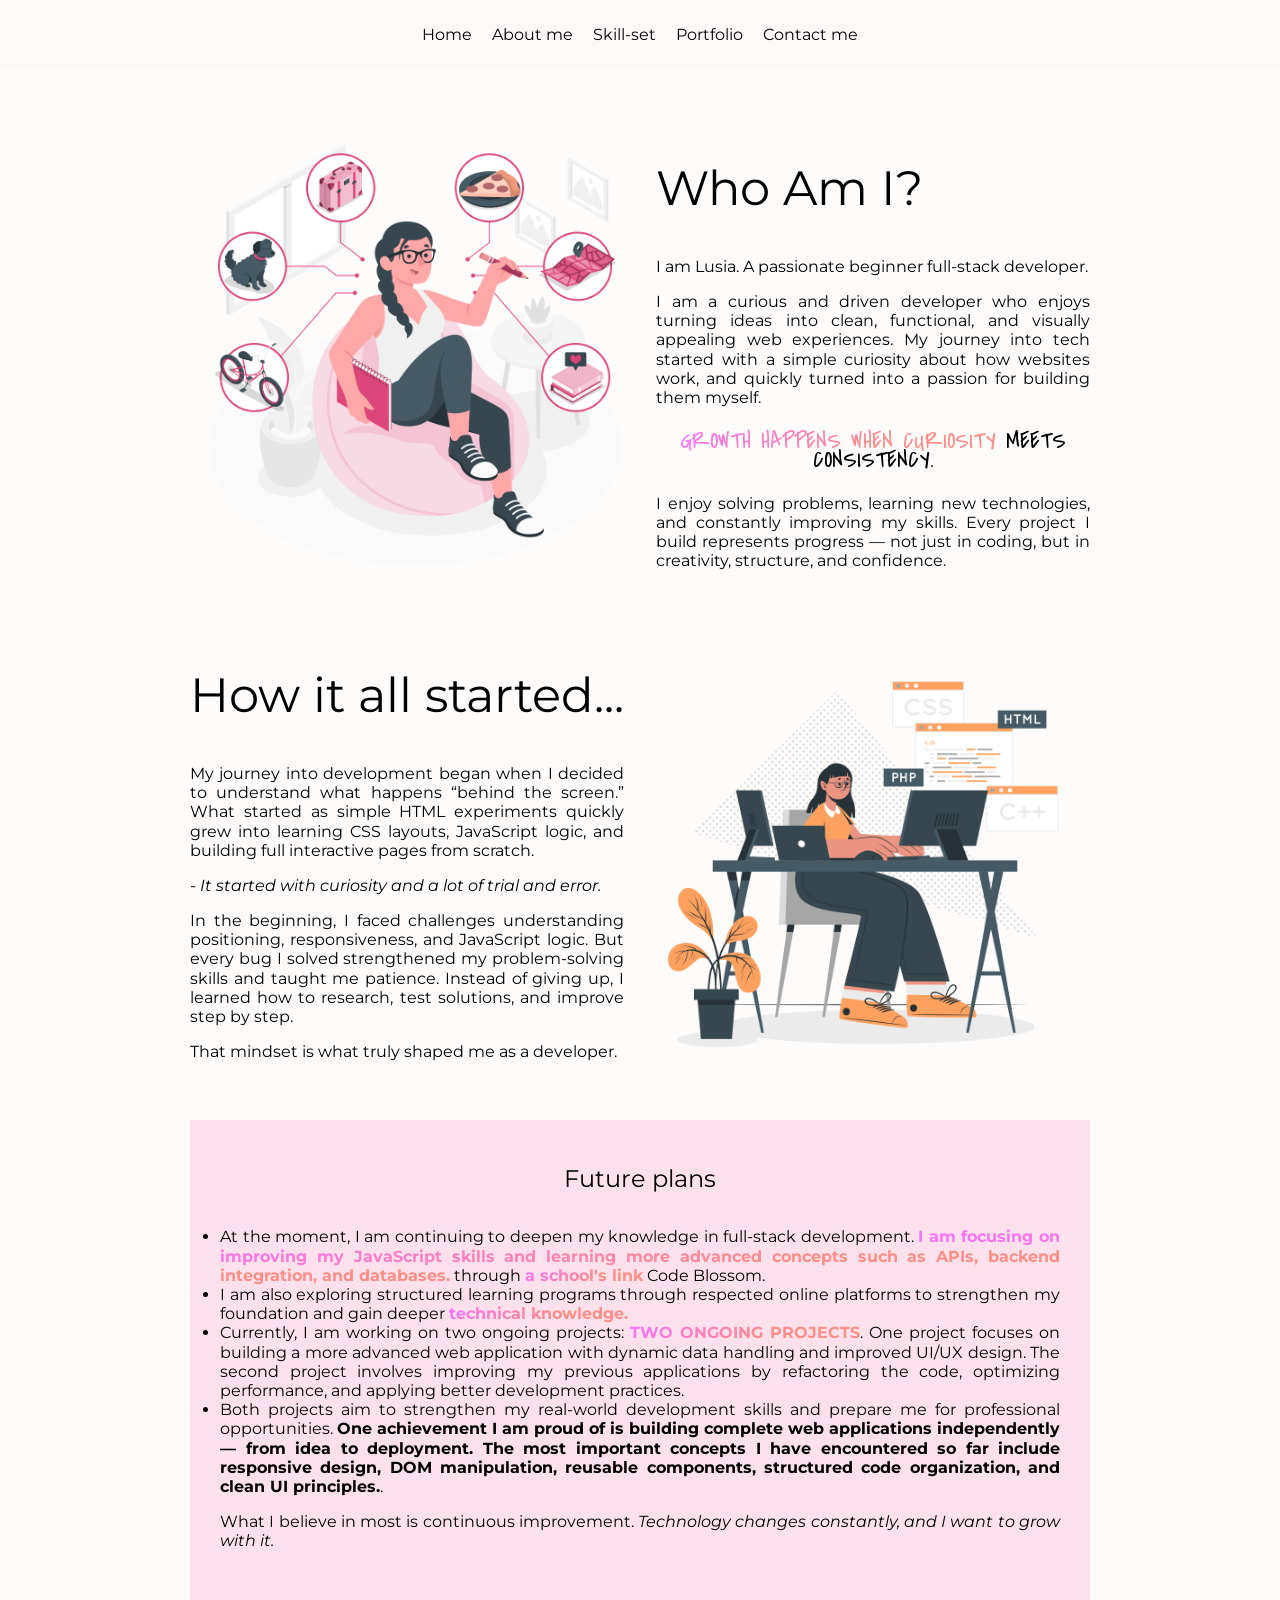
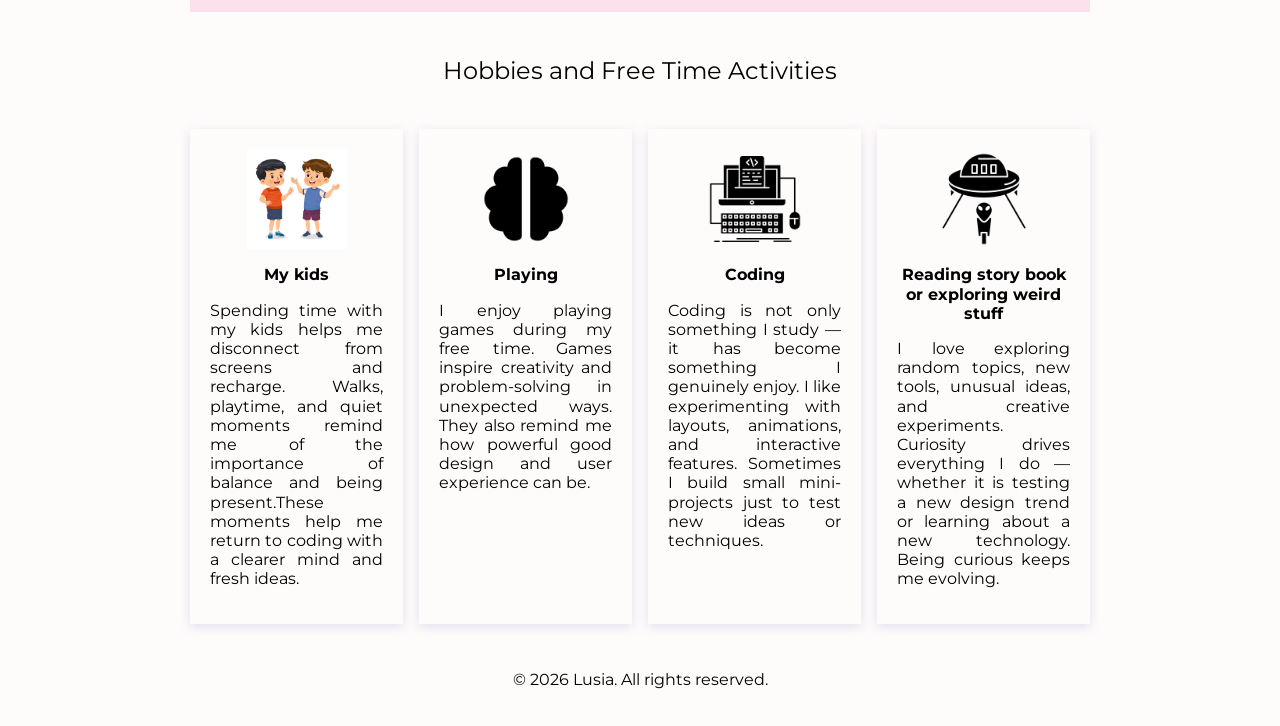
==== about-me.html @ d3880426 "Changing the structure Change the structure to be cleaner and more professional — look GitHub ready”" ====
<!DOCTYPE html>
<html lang="en">

<head>
    <meta charset="UTF-8">
    <meta name="viewport" content="width=device-width, initial-scale=1.0">
    <meta name="description" content="about me">
    <meta name="keywords" content="about me">
    <meta name="author" content="about me">
    <title>Lusia portfolio website</title>
    <link rel="stylesheet" type="text/css" href="css/style.css">
    <link rel="stylesheet" type="text/css" href="css/style-about-me.css">
    <!-- font for the quote -->
    <link rel="preconnect" href="https://fonts.googleapis.com">
    <link rel="preconnect" href="https://fonts.gstatic.com" crossorigin>
    <link href="https://fonts.googleapis.com/css2?family=Covered+By+Your+Grace&display=swap" rel="stylesheet">
    <!-- font for the body -->
    <link rel="preconnect" href="https://fonts.googleapis.com">
    <link rel="preconnect" href="https://fonts.gstatic.com" crossorigin>
    <link href="https://fonts.googleapis.com/css2?family=Montserrat:wght@200&display=swap" rel="stylesheet">
    <link rel="preconnect" href="https://fonts.gstatic.com" crossorigin>
    <link href="https://fonts.googleapis.com/css2?family=Montserrat:wght@400&display=swap" rel="stylesheet">
    <!-- font for headings -->
    <link rel="preconnect" href="https://fonts.googleapis.com">
    <link rel="preconnect" href="https://fonts.gstatic.com" crossorigin>
    <link href="https://fonts.googleapis.com/css2?family=Oswald:wght@200&display=swap" rel="stylesheet">
    <link rel="preconnect" href="https://fonts.gstatic.com" crossorigin>
    <link href="https://fonts.googleapis.com/css2?family=Oswald:wght@400&display=swap" rel="stylesheet">
</head>

<body>
    <!-- navigation bar -->
    <nav class="sticky">
        <label for="drop" class="toggle" id="main-toggle">
            <span class="nav-icon"></span>
        </label>
        <input type="checkbox" id="drop">
        <ul class="main-nav">
            <li><a href="index.html">Home</a></li>
            <li><a href="about-me.html">About me</a></li>
            <li><a href="skill-set.html">Skill-set</a></li>
            <li><a href="portfolio.html">Portfolio</a></li>
            <li><a href="index.html#contact-me">Contact me</a></li>
        </ul>
    </nav>

    <!-- about me -->
    <!-- section1 - introduction -->
    <section class="grid-system-2 w-900 padding">
        <section class="center align-center">
            <img class="max-width" src="assets/about-me1.png" alt="picture-of-me">
        </section>
        <section class="justify">
            <h2 class="main-title-large">Who Am I?</h2>
            <p>I am Lusia. A passionate beginner full-stack developer.</p>
            <p>I am a curious and driven developer who enjoys turning ideas into clean, functional, and visually appealing web experiences. My journey into tech started with a simple curiosity about how websites work, and quickly turned into a passion for building them myself. </p>
            <p class="quote uppercase center"><span class="colorful-letter">Growth happens when curiosity </span> meets consistency.</p>
            <p>I enjoy solving problems, learning new technologies, and constantly improving my skills. Every project I build represents progress — not just in coding, but in creativity, structure, and confidence.</p>
        </section>
    </section>


    <!-- section2 - background story -->
    <section class="grid-system-2 w-900 padding">
        <section class="justify">
            <h2 class="main-title-large center">How it all started...</h2>
            <p>My journey into development began when I decided to understand what happens “behind the screen.” What started as simple HTML experiments quickly grew into learning CSS layouts, JavaScript logic, and building full interactive pages from scratch.</p>
            <p class="italic">- It started with curiosity and a lot of trial and error.</p>
            <p>In the beginning, I faced challenges understanding positioning, responsiveness, and JavaScript logic. But every bug I solved strengthened my problem-solving skills and taught me patience. Instead of giving up, I learned how to research, test solutions, and improve step by step.</p>

           <p>That mindset is what truly shaped me as a developer.</p>
        </section>
        <section class="center align-center">
            <img class="max-width" src="assets/about-me2.png" alt="story-of-myself">
        </section>
    </section>


    <!-- section3 - future plans -->
    <section class="w-900">
        <section class="baby-pink-light">
            <h3 class="main-title center">Future plans</h3>
            <ul class="justify padding-list-10">
                <li class="no-padding-list-item">
                    At the moment, I am continuing to deepen my knowledge in full-stack development. <span
                        class="bold colorful-letter">I am focusing on improving my JavaScript skills and learning more advanced concepts such as APIs, backend integration, and databases.</span> through <span
                        class="bold colorful-letter"><a class="link" href="https://www.code-blossom.com/"
                            target="_blank">a school's link</a></span>
                    Code Blossom.
                </li>
                <li class="no-padding-list-item">
                    I am also exploring structured learning programs through respected online platforms to strengthen my foundation and gain deeper  <span
                        class="bold colorful-letter">technical knowledge.</span>
                </li>
                <li class="no-padding-list-item">
                    Currently, I am working on two ongoing projects: <span class="bold uppercase colorful-letter">two ongoing projects</span>.
                    One project focuses on building a more advanced web application with dynamic data handling and improved UI/UX design.
                    The second project involves improving my previous applications by refactoring the code, optimizing performance, and applying better development practices.
                </li>
                <li class="no-padding-list-item">
                    Both projects aim to strengthen my real-world development skills and prepare me for professional opportunities.
                     <span class="bold">One achievement I am proud of is building complete web applications independently — from idea to deployment. The most important concepts I have encountered so far include responsive design, DOM manipulation, reusable components, structured code organization, and clean UI principles.</span>. 
                </li>
                <p>What I believe in most is continuous improvement.  <span class="italic">Technology changes constantly, and I want to grow with it.</span> </p>
            </ul>
        </section>
    </section>

    <!-- section4 - hobbies -->
    <section class="margin-trbl10">
        <section>
            <h3 class="main-title center padding">Hobbies and Free Time Activities</h3>
        </section>
        <section class="grid-system-4 w-900">
            <section class="card small-card justify">
                <img class="box margin-auto hobbies" src="assets/Kids.jpg" alt="hobbies1">
                <p class="bold center">My kids</p>
                <p>Spending time with my kids helps me disconnect from screens and recharge. Walks, playtime, and quiet moments remind me of the importance of balance and being present.These moments help me return to coding with a clearer mind and fresh ideas.</p>
            </section>
            <section class="card small-card justify">
                <img class="box margin-auto hobbies" src="assets/board-game.png" alt="hobbies2">
                <p class="bold center">Playing</p>
                <p>I enjoy playing games during my free time. Games inspire creativity and problem-solving in unexpected ways. They also remind me how powerful good design and user experience can be.</p>
            </section>
            <section class="card small-card justify">
                <img class="box margin-auto hobbies" src="assets/coding.png" alt="hobbies3">
                <p class="bold center">Coding</p>
                <p>Coding is not only something I study — it has become something I genuinely enjoy. I like experimenting with layouts, animations, and interactive features. Sometimes I build small mini-projects just to test new ideas or techniques.</p>
            </section>
            <section class="card small-card justify">
                <img class="box margin-auto hobbies" src="assets/plot-reading.png" alt="hobbies4">
                <p class="bold center">Reading story book or exploring weird stuff</p>
                <p>I love exploring random topics, new tools, unusual ideas, and creative experiments. Curiosity drives everything I do — whether it is testing a new design trend or learning about a new technology. Being curious keeps me evolving.</p>
            </section>
        </section>
    </section>

    <!-- footer -->
    <footer>
  <p>© <span id="year">2026</span> Lusia. All rights reserved.</p>
</footer>
<script src="js/main.js"></script>
</body>

</html>
---- css/style.css ----
/* BODY */
html{
    font-size: 100%;
    line-height: 1.2rem;
    /* text-size adjust is to maintain the text-size even when the users rotates their phone to landscape view */
    -webkit-text-size-adjust: 100%;
    /* Firefox supports only the android version and safari supports only the ios version at the moment according to MDN (2023)*/
    -moz-text-size-adjust: 100%;
    -ms-text-size-adjust: 100%;
}

body {
    background-color: rgba(253, 244, 244, 30%);
    font-family: 'Montserrat', Arial, sans-serif;
    margin: 0px;
}
/*-------------------------------------------*/

/* GENERAL */
/* Fonts */
.large{
    font-weight: normal;
    line-height: normal;
    font-family: 'Oswald', Arial, sans-serif;
    font-size: 5rem;
    letter-spacing: 4px;
    font-weight: bold;
    text-transform: uppercase;
    margin: 0px;  
    background-image: linear-gradient(135deg, rgb(250, 113, 283)0%, rgb(255, 142, 134)60%);
    background-clip: text;
    -webkit-background-clip: text;
    -webkit-text-fill-color: transparent;
    word-wrap: break-word;
}

.medium-spacing{
    font-weight: normal;
    line-height: normal;
    font-family: 'Oswald', Arial, sans-serif;
    font-size: 4rem;
    letter-spacing: 4px;
    margin: 0px;
}

.medium-spacing-halfsize{
    font-weight: normal;
    line-height: normal;
    font-family: 'Oswald', Arial, sans-serif;
    font-size: 2rem;
    letter-spacing: 4px;
    margin: 0px;
}

.main-title-large{
    font-weight: normal;
    line-height: normal;
    font-size: 3rem;
}

.main-title{
    font-weight: normal;
    line-height: normal;
    font-size: 1.5rem;
}

.small{
    font-weight: normal;
    font-size: 0.7rem;
}

.quote{
    font-family: 'Covered By Your Grace', cursive, sans-serif;
    font-size: 1.5em;
}

.uppercase{
    text-transform: uppercase;
}

.italic{
    font-style: italic;
}

.bold{
    font-weight: bold;
}

.colorful-letter{
    background-image: linear-gradient(135deg, rgb(250, 113, 283)0%, rgb(255, 142, 134)60%);
    background-clip: text;
    -webkit-background-clip: text;
    -webkit-text-fill-color: transparent;
}

/* Background colors */
.baby-pink{
    background-color: rgba(253, 129, 187, 0.3);
    margin: 20px auto;
    padding: 20px;
    text-align: center;
}

.baby-pink-light{
    background-color: rgba(243, 162, 200, 0.3);
    margin: 20px auto;
    padding: 20px;
    text-align: center;
}

/* Setting alignments and sizing */
/* for the flexbox */
.wrapper{
    max-width: 900px;
    margin: auto;
    padding: 20px;
    display: flex;
    gap: 20px 20px;
}

.column{
    flex: 50%;
}

.w-900{
    max-width: 900px;
    margin: auto;
}

/* for the grid system */
.grid-system-2{
    display: grid;
    grid-template-columns: repeat(2, 1fr);
    gap: 1rem;
}

.grid-system-4{
    display: grid;
    grid-template-columns: repeat(auto-fill, minmax(200px, 1fr));
    gap: 1rem;
}

/* other */
.max-width{
    max-width: 450px;
}

.max-height{
    max-height: 350px;
}

.align-center{
    align-self: center;
}

.justify-content{
    justify-content: right;
}

.justify{
    text-align: justify;
}

.center{
    text-align: center;
}

.padding{
    padding: 20px;
}

.padding-top{
    padding-top: 20px;
}

.padding-right{
    padding-right: 20px;
}

.padding-bottom{
    padding-bottom: 20px;
}

.padding-left{
    padding-left: 20px;
}

.margin-auto{
    margin: auto;
}

.margin-trbl10{
    margin: 10px;
}

/* for sticky bottom button */
.flex{
    display: flex;
    flex-direction: column;
}

.bottom{
    align-self: flex-start;
    margin-top: auto;
}

/* Miscellaneous */
.button{
    background-color: rgba(253, 129, 187, 0.3);
    padding: 10px;
    text-decoration: none;
    border-radius: 5%;
    color: black;
}

/* I only used button-outline on this project, but you may like the other one more */
.button-outline{
    border: 2px solid  rgba(253, 129, 187, 0.3);
    padding: 10px;
    text-decoration: none;
    border-radius: 5%;
    color: black;
}

.link{
    text-decoration: none;
}

/* I had to double this code, because of the :hover and :active on link above */
.link-no-scale{
    text-decoration: none;
}

.no-padding-list-item{
    padding-left: 0;
}

.padding-list-10{
    padding: 10px;
}

.no-bullet-list{
    list-style-type: none;
}
/* ---------------------------------- */

/* ANIMATIONS AND OTHER BEAUTIES */
.button-outline:hover, .button-outline:active{
    border: 2px solid  rgba(253, 129, 187, 0.3);
    background-color: rgba(253, 129, 187, 0.6);
    padding: 10px;
    text-decoration: none;
    border-radius: 5%;
    color: rgb(255, 255, 255);
    transition: background-color 1s ease, color 1s ease;
}

.link:hover, .link:active{
    font-size: 1.2rem;
    transform: scale(1.5);
    transition: 1s ease-in-out;
    /* second solution: */
    /* font-size: 1.2rem; 
    transition: font-size 2s ease-in-out;  */
}

.progress-bar:hover, .progress-bar:active {
    box-shadow: 5px 5px 5px #cdadcd;
    transition: box-shadow 1s ease;
}

/* ---------------------------------- */

/* NAV */
nav {
    margin-bottom: 30px;
}

.main-nav{
    background-color: rgb(253, 249, 249);
    display: flex;
    list-style-type: none;
    justify-content: center;
    padding: 20px;
    margin: 0px;
}

.main-nav li {
    padding: 5px 10px;
}

.main-nav li a {
    color: #000000;
    text-decoration: none;
}

.main-nav li a:hover {
    color: rgb(254, 175, 210);
    text-decoration: none;
    font-weight: bold;
}

.sticky {
    position: -webkit-sticky; /* for Safari */
    position: sticky;
    top: 0;
    align-self: flex-start; /* <-- this is the fix */
}

/* Nav-icon */
.toggle, #drop{
    display: none;
}

#main-toggle{
    border: 1px solid #df36854d;
    float: right;
    padding: 20px;
    /* position: relative; */
    user-select: none;
}

.nav-icon{
    background-color: #df36854d;
    display: block;
    height: 3px;
    width: 10px;
    position: relative;
}

.nav-icon::before,
.nav-icon::after{
    background-color: #df36854d;
    content: "";
    display: block;
    height: 100%;
    width: 100%;
    position: absolute;
}

.nav-icon::before{
    top: 5px;
}

.nav-icon::after{
    top: -5px;
}
/* ---------------------------------- */

/* FOOTER */
footer{
    color: #000000;
    text-align: center;
    padding: 20px 0px;
}
/* ---------------------------------- */

/* INTRODUCTION */
.header-img{
    border-radius: 70%;
}
/* ---------------------------------- */

/* ARTICLE */
/* Everything here is made with general classes. Find them in the GENERAL section */
/* ---------------------------------- */

/* ABOUT ME */
/* Everything here is made with general classes. Find them in the GENERAL section */
/* ---------------------------------- */

/* SKILLS */
.skills {
    list-style: none;
    text-transform: uppercase;
}

.progress-bar {
    background-color: #353b48;
    display: block;
    height: 10px;
    border-radius: 20px;
}

.progress-bar span {
    height: 10px;
    float: left;
    background: linear-gradient(135deg, rgb(250, 113, 283)0%, rgb(255, 142, 134)60%);
    border-radius: 20px;
    -webkit-background: linear-gradient(135deg, rgb(250, 113, 283) 0%, rgb(255, 142, 134) 60%);
    -webkit-border-radius: 20px;
}

.html {
    width: 90%;
    animation: html 3s;
}

.css {
    width: 75%;
    animation: css 3s;
}

.javascript {
    width: 63%;
    animation: javascript 3s;
}

.php {
    width: 54%;
    animation: php 3s;
}

.comm-adapt {
    width: 90%;
    animation: comm-adapt 3s;
}

.team-player {
    width: 85%;
    animation: team-player 3s;
}

.problem-solving {
    width: 82%;
    animation: problem-solving 3s;
}

.open-minded {
    width: 75%;
    animation: open-minded 3s;
}

@keyframes html {
    0% {
        width: 0%;
    }
    100% {
        width: 90%;
    }
}

@keyframes css {
    0% {
        width: 0%;
    }
    100% {
        width: 75%;
    }
}

@keyframes javascript {
    0% {
        width: 0%;
    }
    100% {
        width: 63%;
    }
}

@keyframes php {
    0% {
        width: 0%;
    }
    100% {
        width: 54%;
    }
}

@keyframes comm-adapt {
    0% {
        width: 0%;
    }
    100% {
        width: 90%;
    }
}

@keyframes team-player {
    0% {
        width: 0%;
    }
    100% {
        width: 85%;
    }
}

@keyframes problem-solving {
    0% {
        width: 0%;
    }
    100% {
        width: 82%;
    }
}

@keyframes open-minded {
    0% {
        width: 0%;
    }
    100% {
        width: 75%;
    }
}
/* ---------------------------------- */

/* PROJECTS */
/* I also used these card settings on other sub-pages */
.card{
    box-shadow: 0 3px 10px rgb(127 110 187 / 0.2); 
    padding: 20px;
}

.box{
    display: block;
    width: 100px;
}
/* ---------------------------------- */

/* CONTACT ME */
.box-contact{
    display: block;
    width: 100%; 
    text-align: center;
}

.logo{
    width: 50px;
}
/* ---------------------------------- */

/* SPECIAL THANKS */
/* Everything here is made with general classes. Find them in the GENERAL section */
/* ---------------------------------- */

/* RESPONSIVENESS */
/* Had to pay attention for that wondow.innerWidth when calculated max-width */
@media screen and (max-width: 867px){
    body{
        font-size: 90%;
    }

    .grid-system-2{
        grid-template-columns: 1fr;
    }

    .large{
        font-size: 4rem;
    }

    .medium-spacing{
        font-size: 2.5rem;
    }

    .main-title-large{
        font-size: 2rem;
        text-align: center;  
        margin: 0;
    }

    .main-title{
        text-align: center;
        margin: 0;
    }

    .small{
        font-size: 0.6rem;
    }

    .max-width{
        max-width: 300px
    }

    .max-height{
        max-height: 250px;
    }

    .padding-top{
        padding-top: 10px;
    }
    
    .padding-right{
        padding-right: 10px;
    }

    .padding-bottom{
        padding-bottom: 10px;
    }
    
    .padding-left{
        padding-left: 10px;
    }

    .logo{
        width: 40px;
    }
}

/* wrapper on home page looks better with this @media */
@media screen and (max-width: 750px){
    .wrapper{
        flex-direction: column;
        gap: 20px 0px;
    }

    .column{
        flex: 100%;
    }

    .box{
        margin: auto;
    }

    .thanks{
        text-align: center;
    }
}

/* media query for hamburger menu with dropdown */
@media screen and (max-width: 510px){
    .main-nav{
        display: none;
    }

    .toggle{
        display: block;
        background-color: #ffffff;
        border: 1px solid #fd81bb4d;
    }
    
    .toggle:hover{
        background-color: #f0e7e7;
    }
    
    #drop:checked+.main-nav{
        display: block;
    }

    nav{
        padding-bottom: 25px;
    }

    .max-width{
        max-width: 100%;
    }
}

/* media query for smaller screens */
/* smaller fonts were my way to go */
@media screen and (max-width: 377px){
    body{
        line-height: 1.5rem;
    }

    .large{
        font-size: 3rem;
    }

    .medium-spacing{
        font-size: 1.5rem;
    }

    .medium-spacing-halfsize{
        font-size: 1.5rem;
    }

    .main-title{
        font-size: 1rem;
    }

    .main-title-large{
        font-size: 1.5rem;
    }
}

/* DARK THEME */
@media (prefers-color-scheme: dark) {
    body {
        background-color: rgba(45, 45, 45, 1);
        color: white;
    }

    .baby-pink {
        background-color: rgb(243, 162, 200);
    }

    .baby-pink-light {
        background-color: rgba(45, 45, 45, 1);
        border: 2px solid rgb(243, 162, 200);
    }

    .main-nav {
        background-color: rgba(45, 45, 45, 1);
    }

    .main-nav li a {
        color: white;
    }

    .main-nav li a:hover {
        color: rgb(254, 175, 210);
    }

    #main-toggle{
        border: 1px solid rgba(255, 255, 255, 0.6);
        background-color: rgba(45, 45, 45, 1);
    }
    
    .nav-icon{
        background-color: rgba(255, 255, 255, 0.6);
    }
    
    .nav-icon::before,
    .nav-icon::after{
        background-color: rgba(255, 255, 255, 0.6);
    }

    .button-outline{
        border: 2px solid rgb(254, 175, 210);
        color: white;
    }

    .button-outline:hover, .button-outline:active{
        border: 2px solid rgb(254, 175, 210);
        background-color: rgb(254, 175, 210);
    }

    .card{
        box-shadow: 0 0px 0px; 
        border: 2px solid rgb(254, 175, 210);
    }

    .logo{
        background-color: white;
        padding: 2px;
        border-radius: 4px;
    }

    .hobbies{
        background-color: white;
        border-radius: 100%;
        padding: 10px;
    }

    footer{
        color: white;
    }

    @media screen and (max-width: 929px) {
        .baby-pink-light {
            margin-left: 10px;
            margin-right: 10px;
        }
    }
}
---- css/style-about-me.css ----
/* MEDIA OVERWRITE AND NEW SETTINGS */
@media screen and (max-width: 950px){
    .main-title-large{
        text-align: center;
    }

    .grid-system-2{
        grid-template-columns: 1fr;
    }

    .grid-system-4{
        grid-template-columns: repeat(2, 1fr);
    }

    .small-card{
        min-height: 300px;
    }
}

@media screen and (max-width: 950px) and (min-width: 510px){
    .max-width{
        max-width: 300px;
    }
}
@media screen and (max-width: 950px) and (min-width: 377px){
    .main-title-large{
        font-size: 2rem;
        text-align: center;  
        margin: 0;
    }
}

@media screen and (max-width: 600px){
    .grid-system-4{
        grid-template-columns: 1fr;
    }

    .small-card{
        height: auto;
    }
}
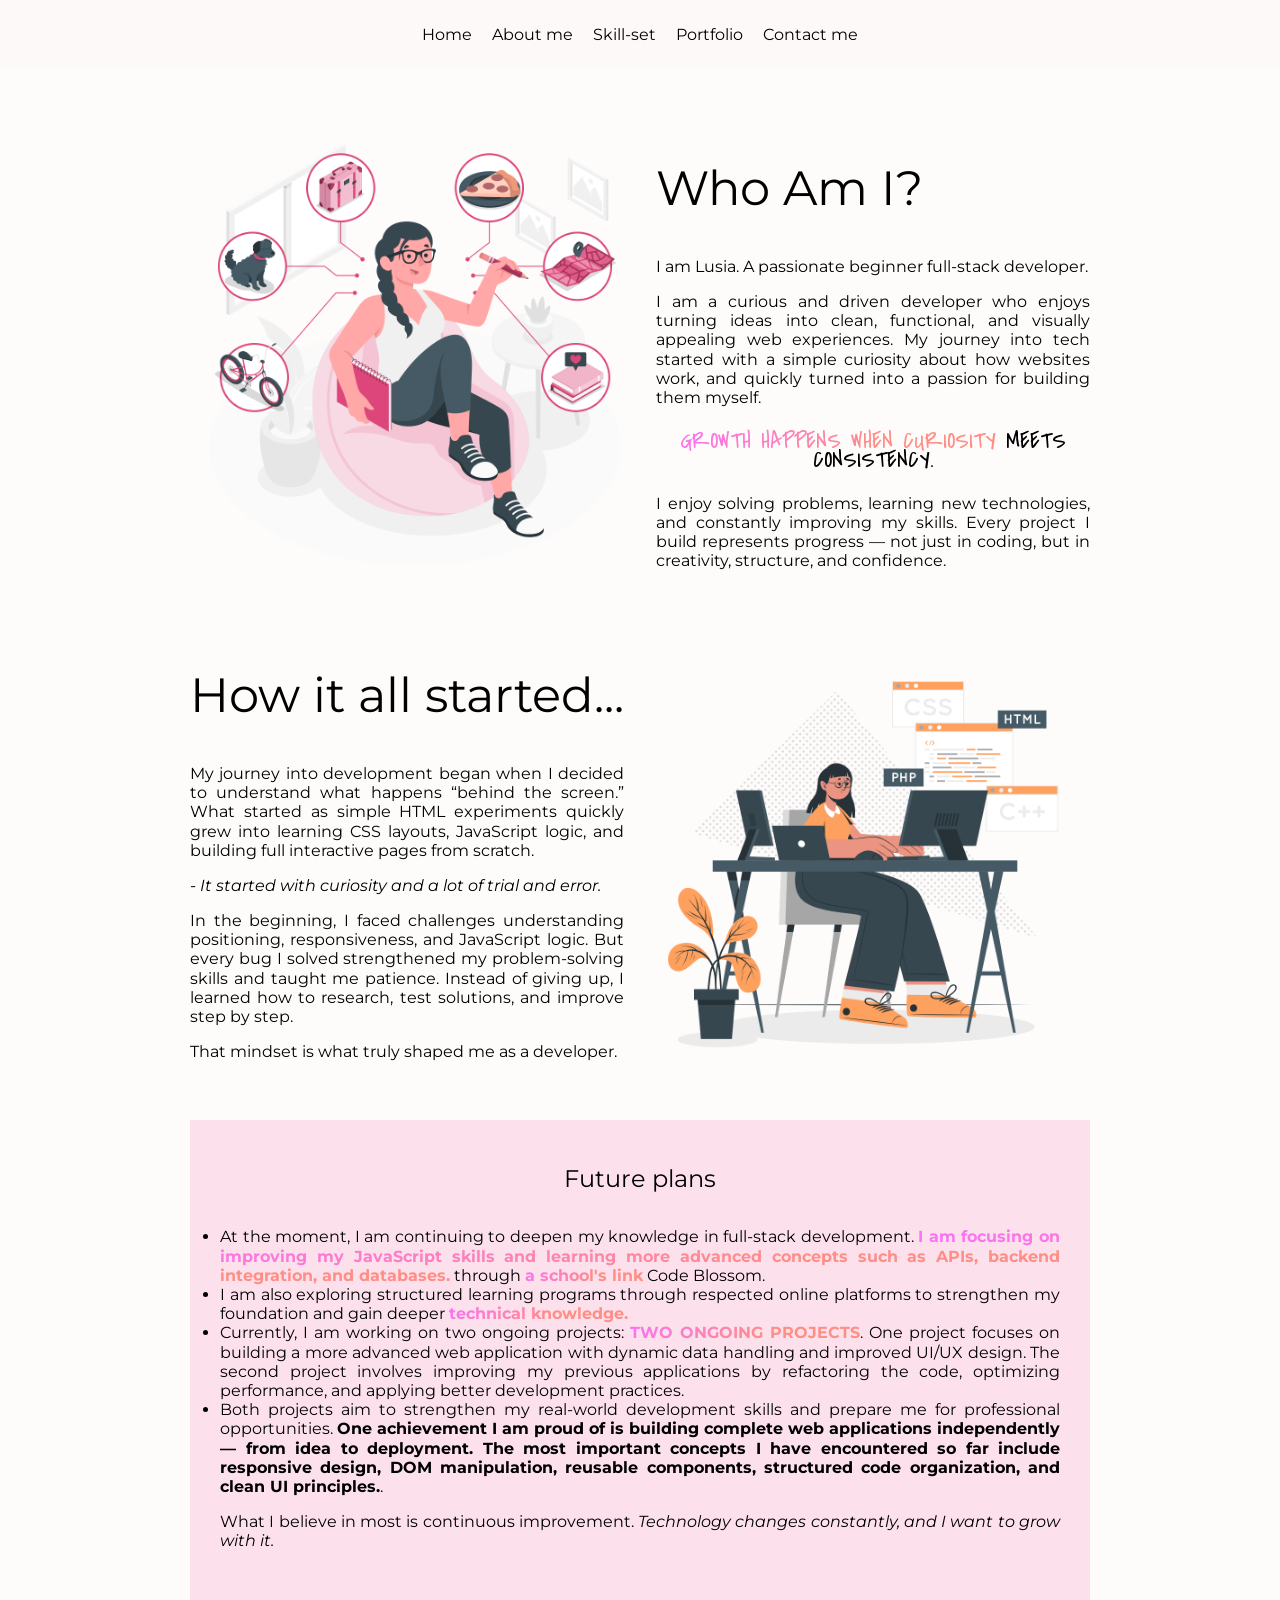
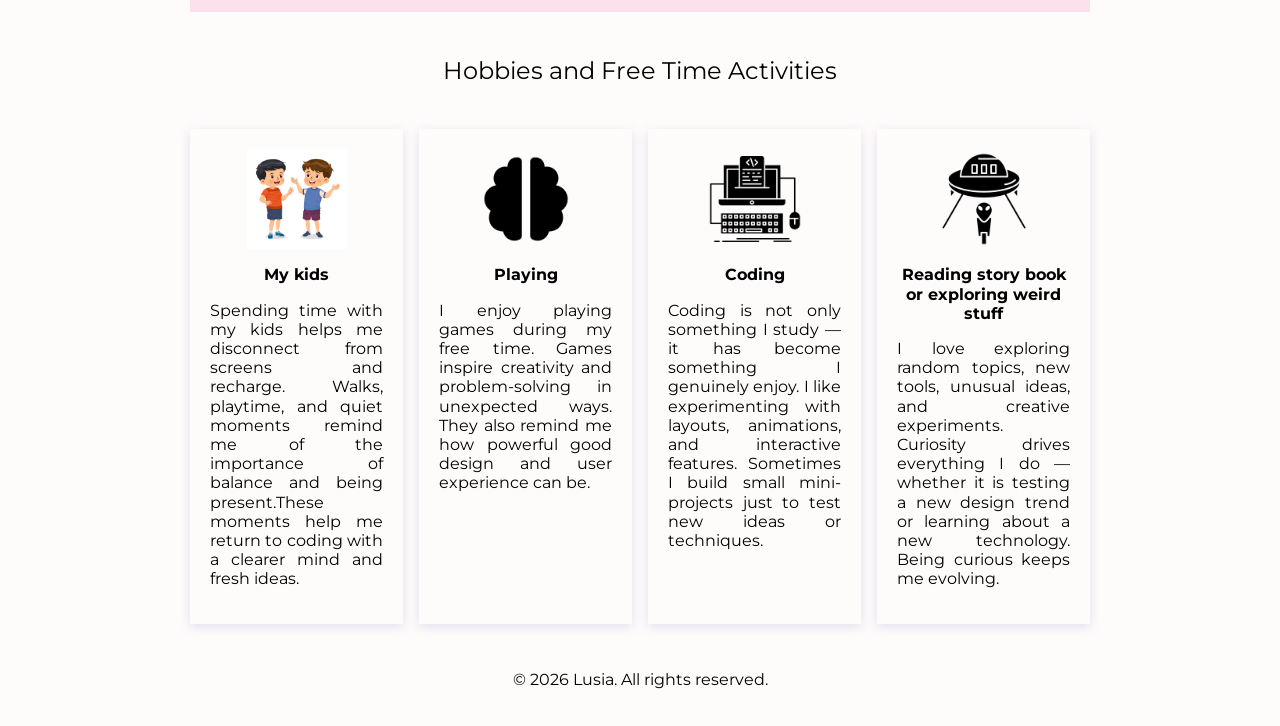
==== commit 8c3f3a97: "Edited head on all pages by adding professional mega tags Clear description tag, Author tag and all " ====
--- a/about-me.html
+++ b/about-me.html
@@ -3,29 +3,24 @@
 
 <head>
     <meta charset="UTF-8">
+    <meta charset="UTF-8">
     <meta name="viewport" content="width=device-width, initial-scale=1.0">
-    <meta name="description" content="about me">
-    <meta name="keywords" content="about me">
-    <meta name="author" content="about me">
-    <title>Lusia portfolio website</title>
+    <meta name="description" content="Portfolio of Lusia Kaushiningwa showcasing web development projects.">
+    <meta name="author" content="Lusia Kaushiningwa">
+    <link rel="icon" href="assets/favicon.jpg">
+    <meta property="og:title" content="Lusia Kaushiningwa Portfolio">
+    <meta property="og:description" content="Web development projects using HTML, CSS, JavaScript, and Bootstrap.">
+    <meta property="og:image" content="images/preview.png">
+    <meta name="theme-color" content="#0d6efd">
+        <title>Lusia portfolio - About Me</title>
+    <link rel="shortcut icon" href="assets/Code blossom.jpg">
+    <link rel="icon" href="assets/Code blossom.jpg">
     <link rel="stylesheet" type="text/css" href="css/style.css">
     <link rel="stylesheet" type="text/css" href="css/style-about-me.css">
-    <!-- font for the quote -->
+    <!-- Google Fonts -->
     <link rel="preconnect" href="https://fonts.googleapis.com">
     <link rel="preconnect" href="https://fonts.gstatic.com" crossorigin>
-    <link href="https://fonts.googleapis.com/css2?family=Covered+By+Your+Grace&display=swap" rel="stylesheet">
-    <!-- font for the body -->
-    <link rel="preconnect" href="https://fonts.googleapis.com">
-    <link rel="preconnect" href="https://fonts.gstatic.com" crossorigin>
-    <link href="https://fonts.googleapis.com/css2?family=Montserrat:wght@200&display=swap" rel="stylesheet">
-    <link rel="preconnect" href="https://fonts.gstatic.com" crossorigin>
-    <link href="https://fonts.googleapis.com/css2?family=Montserrat:wght@400&display=swap" rel="stylesheet">
-    <!-- font for headings -->
-    <link rel="preconnect" href="https://fonts.googleapis.com">
-    <link rel="preconnect" href="https://fonts.gstatic.com" crossorigin>
-    <link href="https://fonts.googleapis.com/css2?family=Oswald:wght@200&display=swap" rel="stylesheet">
-    <link rel="preconnect" href="https://fonts.gstatic.com" crossorigin>
-    <link href="https://fonts.googleapis.com/css2?family=Oswald:wght@400&display=swap" rel="stylesheet">
+    <link href="https://fonts.googleapis.com/css2?family=Covered+By+Your+Grace&family=Montserrat:wght@200;400&family=Oswald:wght@200;400&display=swap" rel="stylesheet">
 </head>
 
 <body>
--- a/css/style.css
+++ b/css/style.css
@@ -27,7 +27,7 @@
     font-weight: bold;
     text-transform: uppercase;
     margin: 0px;  
-    background-image: linear-gradient(135deg, rgb(250, 113, 283)0%, rgb(255, 142, 134)60%);
+    background-image: linear-gradient(135deg, rgb(250, 113, 250)0%, rgb(255, 142, 134)60%);
     background-clip: text;
     -webkit-background-clip: text;
     -webkit-text-fill-color: transparent;
@@ -87,7 +87,7 @@
 }
 
 .colorful-letter{
-    background-image: linear-gradient(135deg, rgb(250, 113, 283)0%, rgb(255, 142, 134)60%);
+    background-image: linear-gradient(135deg, rgb(250, 113, 250)0%, rgb(255, 142, 134)60%);
     background-clip: text;
     -webkit-background-clip: text;
     -webkit-text-fill-color: transparent;
@@ -202,6 +202,7 @@
 .bottom{
     align-self: flex-start;
     margin-top: auto;
+    transition: background-color 1s ease, color 1s ease;
 }
 
 /* Miscellaneous */
@@ -213,7 +214,7 @@
     color: black;
 }
 
-/* I only used button-outline on this project, but you may like the other one more */
+/* I only used button-outline on this project, */
 .button-outline{
     border: 2px solid  rgba(253, 129, 187, 0.3);
     padding: 10px;
@@ -224,6 +225,7 @@
 
 .link{
     text-decoration: none;
+    transition: 1s ease-in-out;
 }
 
 /* I had to double this code, because of the :hover and :active on link above */
@@ -252,21 +254,17 @@
     text-decoration: none;
     border-radius: 5%;
     color: rgb(255, 255, 255);
-    transition: background-color 1s ease, color 1s ease;
+    
 }
 
 .link:hover, .link:active{
     font-size: 1.2rem;
     transform: scale(1.5);
-    transition: 1s ease-in-out;
-    /* second solution: */
-    /* font-size: 1.2rem; 
-    transition: font-size 2s ease-in-out;  */
 }
 
 .progress-bar:hover, .progress-bar:active {
     box-shadow: 5px 5px 5px #cdadcd;
-    transition: box-shadow 1s ease;
+    
 }
 
 /* ---------------------------------- */
@@ -380,14 +378,15 @@
     display: block;
     height: 10px;
     border-radius: 20px;
+    transition: box-shadow 1s ease;
 }
 
 .progress-bar span {
     height: 10px;
     float: left;
-    background: linear-gradient(135deg, rgb(250, 113, 283)0%, rgb(255, 142, 134)60%);
+    background: linear-gradient(135deg, rgb(250, 113, 250)0%, rgb(255, 142, 134)60%);
     border-radius: 20px;
-    -webkit-background: linear-gradient(135deg, rgb(250, 113, 283) 0%, rgb(255, 142, 134) 60%);
+    -webkit-background: linear-gradient(135deg, rgb(250, 113, 250) 0%, rgb(255, 142, 134) 60%);
     -webkit-border-radius: 20px;
 }
 
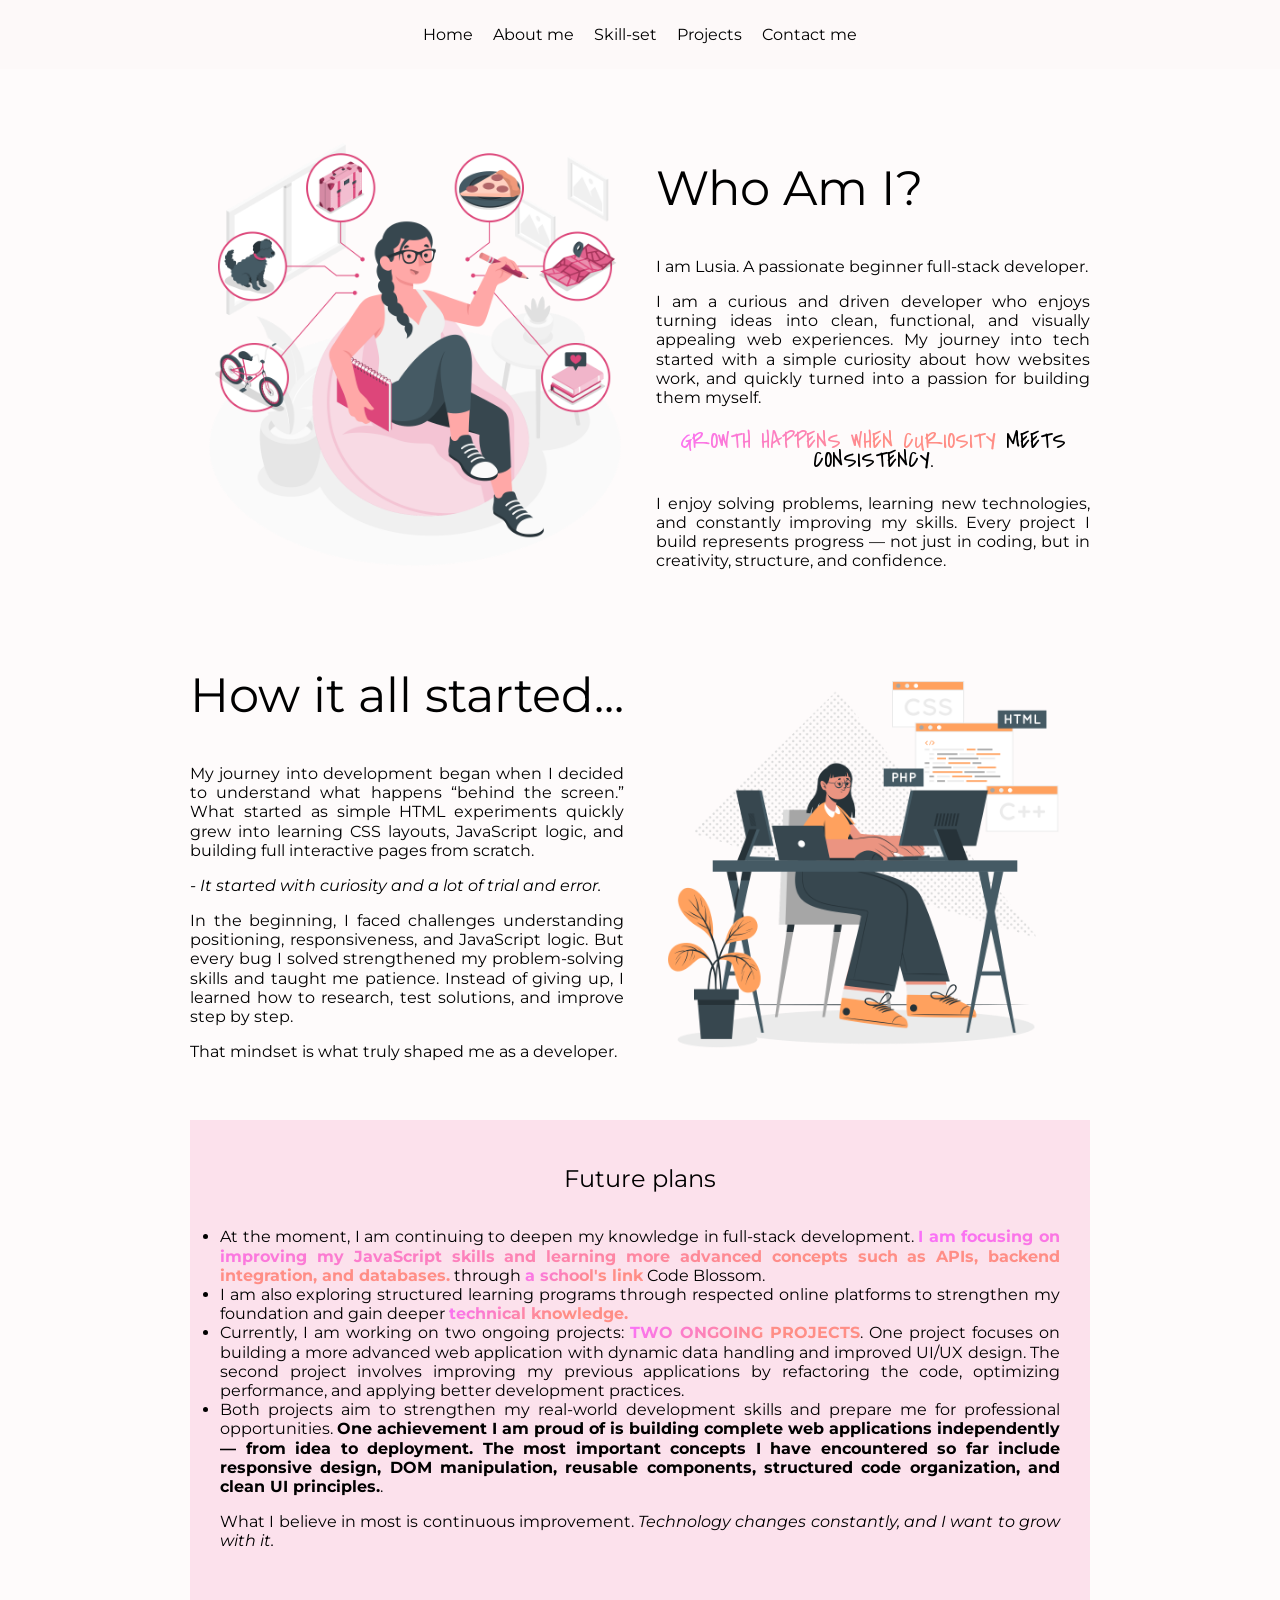
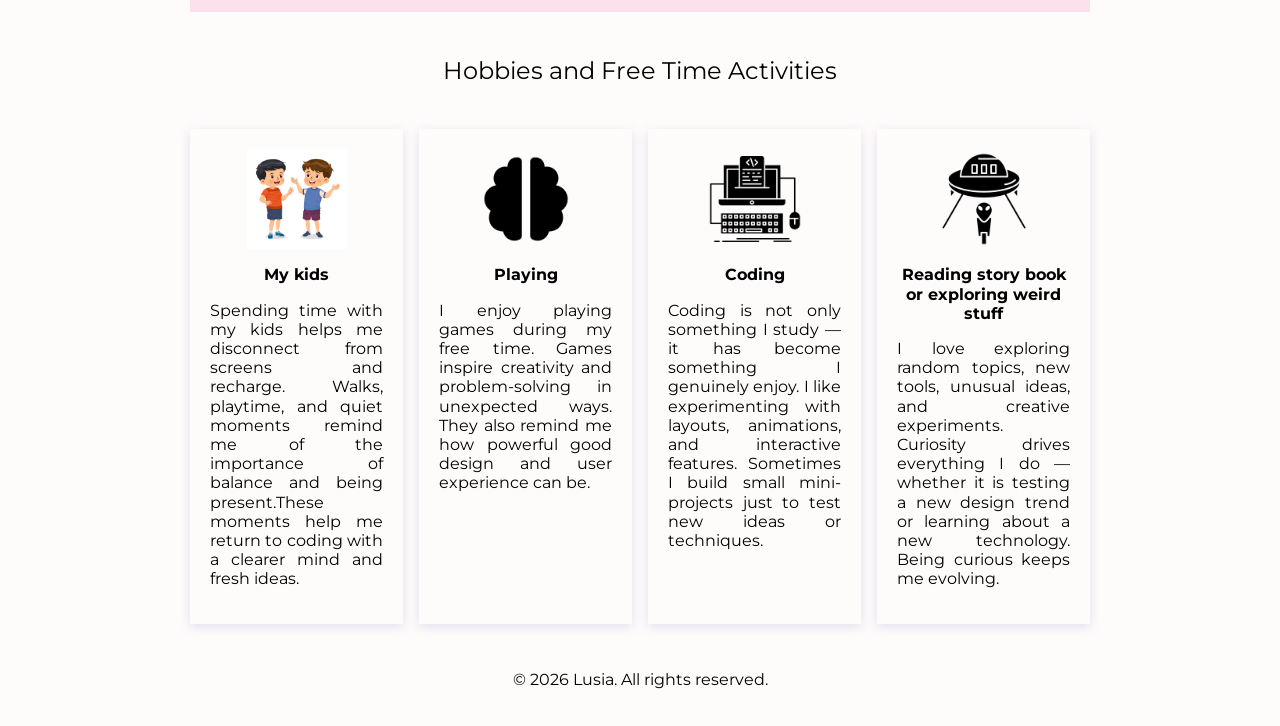
==== commit ad06bd62: "chaning portfolio in navigation to be projects that page is meant to show projects not just porfolio" ====
--- a/about-me.html
+++ b/about-me.html
@@ -2,7 +2,6 @@
 <html lang="en">
 
 <head>
-    <meta charset="UTF-8">
     <meta charset="UTF-8">
     <meta name="viewport" content="width=device-width, initial-scale=1.0">
     <meta name="description" content="Portfolio of Lusia Kaushiningwa showcasing web development projects.">
@@ -34,7 +33,7 @@
             <li><a href="index.html">Home</a></li>
             <li><a href="about-me.html">About me</a></li>
             <li><a href="skill-set.html">Skill-set</a></li>
-            <li><a href="portfolio.html">Portfolio</a></li>
+            <li><a href="portfolio.html">Projects</a></li>
             <li><a href="index.html#contact-me">Contact me</a></li>
         </ul>
     </nav>
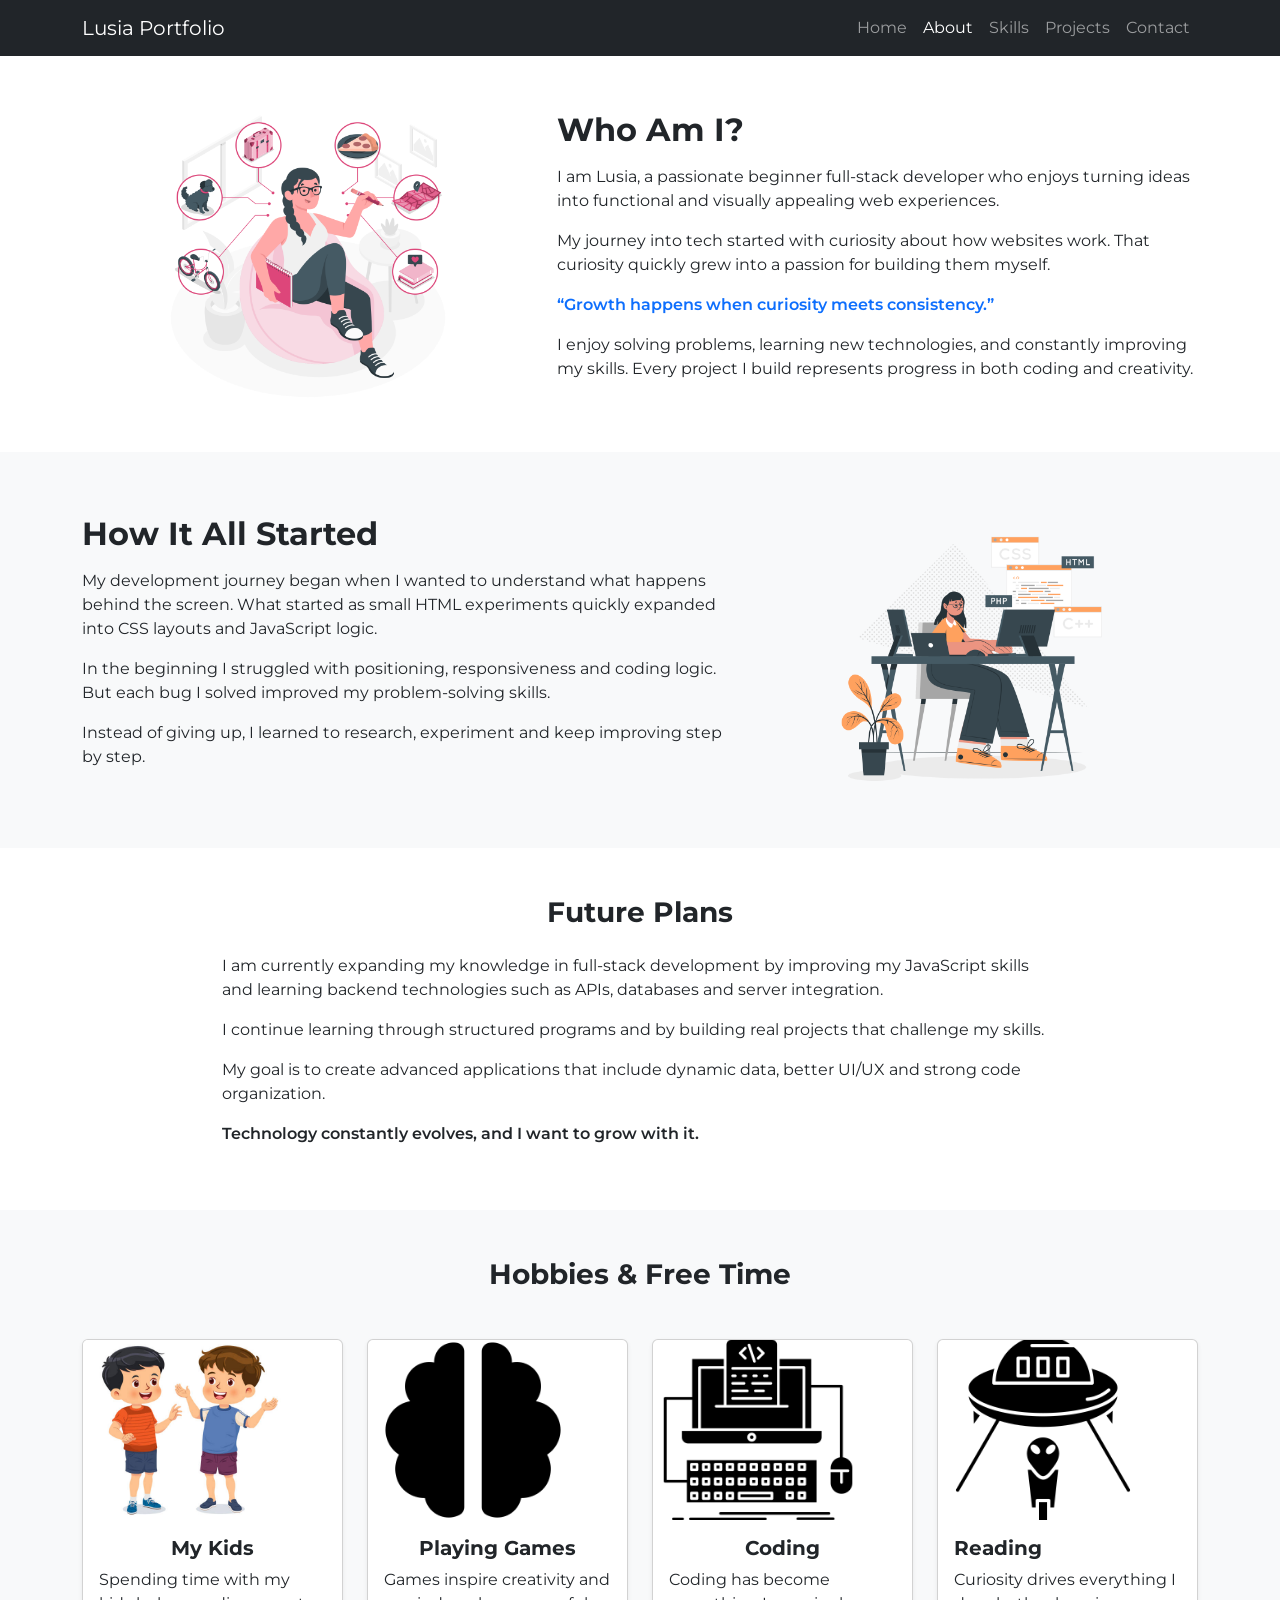
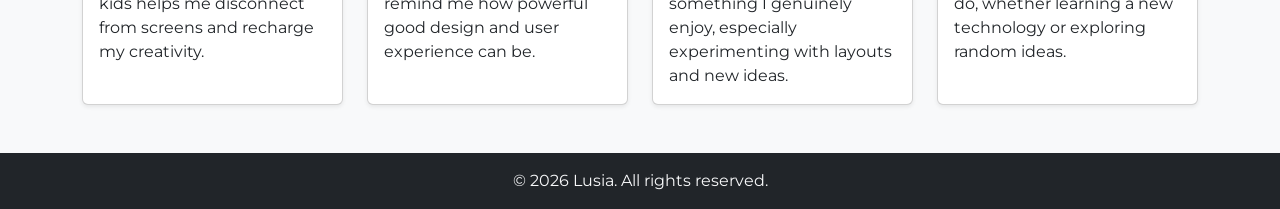
==== commit ee958d55: "Changing all pages to bootstrap" ====
--- a/about-me.html
+++ b/about-me.html
@@ -1,139 +1,234 @@
-<!DOCTYPE html>
+<!doctype html>
 <html lang="en">
 
 <head>
-    <meta charset="UTF-8">
-    <meta name="viewport" content="width=device-width, initial-scale=1.0">
-    <meta name="description" content="Portfolio of Lusia Kaushiningwa showcasing web development projects.">
-    <meta name="author" content="Lusia Kaushiningwa">
-    <link rel="icon" href="assets/favicon.jpg">
-    <meta property="og:title" content="Lusia Kaushiningwa Portfolio">
-    <meta property="og:description" content="Web development projects using HTML, CSS, JavaScript, and Bootstrap.">
-    <meta property="og:image" content="images/preview.png">
-    <meta name="theme-color" content="#0d6efd">
-        <title>Lusia portfolio - About Me</title>
-    <link rel="shortcut icon" href="assets/Code blossom.jpg">
-    <link rel="icon" href="assets/Code blossom.jpg">
-    <link rel="stylesheet" type="text/css" href="css/style.css">
-    <link rel="stylesheet" type="text/css" href="css/style-about-me.css">
+    <meta charset="UTF-8" />
+    <meta name="viewport" content="width=device-width, initial-scale=1" />
+
+    <title>Lusia Portfolio - About Me</title>
+
+    <link rel="icon" href="assets/Code blossom.jpg" />
+
+    <!-- Bootstrap -->
+    <link href="https://cdn.jsdelivr.net/npm/bootstrap@5.3.2/dist/css/bootstrap.min.css" rel="stylesheet" />
+
     <!-- Google Fonts -->
-    <link rel="preconnect" href="https://fonts.googleapis.com">
-    <link rel="preconnect" href="https://fonts.gstatic.com" crossorigin>
-    <link href="https://fonts.googleapis.com/css2?family=Covered+By+Your+Grace&family=Montserrat:wght@200;400&family=Oswald:wght@200;400&display=swap" rel="stylesheet">
+    <link rel="preconnect" href="https://fonts.googleapis.com" />
+    <link rel="preconnect" href="https://fonts.gstatic.com" crossorigin />
+
+    <link href="https://fonts.googleapis.com/css2?family=Montserrat:wght@200;400;600&display=swap" rel="stylesheet" />
+
+    <style>
+        body {
+            font-family: "Montserrat", sans-serif;
+        }
+        
+        .about-img {
+            max-width: 300px;
+            border-radius: 15px;
+        }
+        
+        .hobby-img {
+            height: 180px;
+            object-fit: cover;
+        }
+    </style>
 </head>
 
 <body>
-    <!-- navigation bar -->
-    <nav class="sticky">
-        <label for="drop" class="toggle" id="main-toggle">
-            <span class="nav-icon"></span>
-        </label>
-        <input type="checkbox" id="drop">
-        <ul class="main-nav">
-            <li><a href="index.html">Home</a></li>
-            <li><a href="about-me.html">About me</a></li>
-            <li><a href="skill-set.html">Skill-set</a></li>
-            <li><a href="portfolio.html">Projects</a></li>
-            <li><a href="index.html#contact-me">Contact me</a></li>
-        </ul>
+    <!-- Navbar -->
+    <nav class="navbar navbar-expand-lg navbar-dark bg-dark sticky-top">
+        <div class="container">
+            <a class="navbar-brand" href="index.html">Lusia Portfolio</a>
+
+            <button class="navbar-toggler" type="button" data-bs-toggle="collapse" data-bs-target="#navbarNav">
+          <span class="navbar-toggler-icon"></span>
+        </button>
+
+            <div class="collapse navbar-collapse" id="navbarNav">
+                <ul class="navbar-nav ms-auto">
+                    <li class="nav-item">
+                        <a class="nav-link" href="index.html">Home</a>
+                    </li>
+
+                    <li class="nav-item">
+                        <a class="nav-link active" href="about-me.html">About</a>
+                    </li>
+
+                    <li class="nav-item">
+                        <a class="nav-link" href="skill-set.html">Skills</a>
+                    </li>
+
+                    <li class="nav-item">
+                        <a class="nav-link" href="portfolio.html">Projects</a>
+                    </li>
+
+                    <li class="nav-item">
+                        <a class="nav-link" href="index.html#contact-me">Contact</a>
+                    </li>
+                </ul>
+            </div>
+        </div>
     </nav>
 
-    <!-- about me -->
-    <!-- section1 - introduction -->
-    <section class="grid-system-2 w-900 padding">
-        <section class="center align-center">
-            <img class="max-width" src="assets/about-me1.png" alt="picture-of-me">
-        </section>
-        <section class="justify">
-            <h2 class="main-title-large">Who Am I?</h2>
-            <p>I am Lusia. A passionate beginner full-stack developer.</p>
-            <p>I am a curious and driven developer who enjoys turning ideas into clean, functional, and visually appealing web experiences. My journey into tech started with a simple curiosity about how websites work, and quickly turned into a passion for building them myself. </p>
-            <p class="quote uppercase center"><span class="colorful-letter">Growth happens when curiosity </span> meets consistency.</p>
-            <p>I enjoy solving problems, learning new technologies, and constantly improving my skills. Every project I build represents progress — not just in coding, but in creativity, structure, and confidence.</p>
-        </section>
-    </section>
-
-
-    <!-- section2 - background story -->
-    <section class="grid-system-2 w-900 padding">
-        <section class="justify">
-            <h2 class="main-title-large center">How it all started...</h2>
-            <p>My journey into development began when I decided to understand what happens “behind the screen.” What started as simple HTML experiments quickly grew into learning CSS layouts, JavaScript logic, and building full interactive pages from scratch.</p>
-            <p class="italic">- It started with curiosity and a lot of trial and error.</p>
-            <p>In the beginning, I faced challenges understanding positioning, responsiveness, and JavaScript logic. But every bug I solved strengthened my problem-solving skills and taught me patience. Instead of giving up, I learned how to research, test solutions, and improve step by step.</p>
-
-           <p>That mindset is what truly shaped me as a developer.</p>
-        </section>
-        <section class="center align-center">
-            <img class="max-width" src="assets/about-me2.png" alt="story-of-myself">
-        </section>
-    </section>
-
-
-    <!-- section3 - future plans -->
-    <section class="w-900">
-        <section class="baby-pink-light">
-            <h3 class="main-title center">Future plans</h3>
-            <ul class="justify padding-list-10">
-                <li class="no-padding-list-item">
-                    At the moment, I am continuing to deepen my knowledge in full-stack development. <span
-                        class="bold colorful-letter">I am focusing on improving my JavaScript skills and learning more advanced concepts such as APIs, backend integration, and databases.</span> through <span
-                        class="bold colorful-letter"><a class="link" href="https://www.code-blossom.com/"
-                            target="_blank">a school's link</a></span>
-                    Code Blossom.
-                </li>
-                <li class="no-padding-list-item">
-                    I am also exploring structured learning programs through respected online platforms to strengthen my foundation and gain deeper  <span
-                        class="bold colorful-letter">technical knowledge.</span>
-                </li>
-                <li class="no-padding-list-item">
-                    Currently, I am working on two ongoing projects: <span class="bold uppercase colorful-letter">two ongoing projects</span>.
-                    One project focuses on building a more advanced web application with dynamic data handling and improved UI/UX design.
-                    The second project involves improving my previous applications by refactoring the code, optimizing performance, and applying better development practices.
-                </li>
-                <li class="no-padding-list-item">
-                    Both projects aim to strengthen my real-world development skills and prepare me for professional opportunities.
-                     <span class="bold">One achievement I am proud of is building complete web applications independently — from idea to deployment. The most important concepts I have encountered so far include responsive design, DOM manipulation, reusable components, structured code organization, and clean UI principles.</span>. 
-                </li>
-                <p>What I believe in most is continuous improvement.  <span class="italic">Technology changes constantly, and I want to grow with it.</span> </p>
-            </ul>
-        </section>
-    </section>
-
-    <!-- section4 - hobbies -->
-    <section class="margin-trbl10">
-        <section>
-            <h3 class="main-title center padding">Hobbies and Free Time Activities</h3>
-        </section>
-        <section class="grid-system-4 w-900">
-            <section class="card small-card justify">
-                <img class="box margin-auto hobbies" src="assets/Kids.jpg" alt="hobbies1">
-                <p class="bold center">My kids</p>
-                <p>Spending time with my kids helps me disconnect from screens and recharge. Walks, playtime, and quiet moments remind me of the importance of balance and being present.These moments help me return to coding with a clearer mind and fresh ideas.</p>
-            </section>
-            <section class="card small-card justify">
-                <img class="box margin-auto hobbies" src="assets/board-game.png" alt="hobbies2">
-                <p class="bold center">Playing</p>
-                <p>I enjoy playing games during my free time. Games inspire creativity and problem-solving in unexpected ways. They also remind me how powerful good design and user experience can be.</p>
-            </section>
-            <section class="card small-card justify">
-                <img class="box margin-auto hobbies" src="assets/coding.png" alt="hobbies3">
-                <p class="bold center">Coding</p>
-                <p>Coding is not only something I study — it has become something I genuinely enjoy. I like experimenting with layouts, animations, and interactive features. Sometimes I build small mini-projects just to test new ideas or techniques.</p>
-            </section>
-            <section class="card small-card justify">
-                <img class="box margin-auto hobbies" src="assets/plot-reading.png" alt="hobbies4">
-                <p class="bold center">Reading story book or exploring weird stuff</p>
-                <p>I love exploring random topics, new tools, unusual ideas, and creative experiments. Curiosity drives everything I do — whether it is testing a new design trend or learning about a new technology. Being curious keeps me evolving.</p>
-            </section>
-        </section>
-    </section>
-
-    <!-- footer -->
-    <footer>
-  <p>© <span id="year">2026</span> Lusia. All rights reserved.</p>
-</footer>
-<script src="js/main.js"></script>
+    <!-- Section 1 : Who am I -->
+    <section class="py-5">
+        <div class="container">
+            <div class="row align-items-center g-4">
+                <div class="col-md-5 text-center">
+                    <img src="assets/about-me1.png" class="img-fluid about-img" />
+                </div>
+
+                <div class="col-md-7">
+                    <h2 class="fw-bold mb-3">Who Am I?</h2>
+
+                    <p>
+                        I am Lusia, a passionate beginner full-stack developer who enjoys turning ideas into functional and visually appealing web experiences.
+                    </p>
+
+                    <p>
+                        My journey into tech started with curiosity about how websites work. That curiosity quickly grew into a passion for building them myself.
+                    </p>
+
+                    <p class="fw-semibold text-primary">
+                        “Growth happens when curiosity meets consistency.”
+                    </p>
+
+                    <p>
+                        I enjoy solving problems, learning new technologies, and constantly improving my skills. Every project I build represents progress in both coding and creativity.
+                    </p>
+                </div>
+            </div>
+        </div>
+    </section>
+
+    <!-- Section 2 : Story -->
+    <section class="bg-light py-5">
+        <div class="container">
+            <div class="row align-items-center g-4">
+                <div class="col-md-7">
+                    <h2 class="fw-bold mb-3">How It All Started</h2>
+
+                    <p>
+                        My development journey began when I wanted to understand what happens behind the screen. What started as small HTML experiments quickly expanded into CSS layouts and JavaScript logic.
+                    </p>
+
+                    <p>
+                        In the beginning I struggled with positioning, responsiveness and coding logic. But each bug I solved improved my problem-solving skills.
+                    </p>
+
+                    <p>
+                        Instead of giving up, I learned to research, experiment and keep improving step by step.
+                    </p>
+                </div>
+
+                <div class="col-md-5 text-center">
+                    <img src="assets/about-me2.png" class="img-fluid about-img" />
+                </div>
+            </div>
+        </div>
+    </section>
+
+    <!-- Section 3 : Future Plans -->
+    <section class="py-5">
+        <div class="container">
+            <h3 class="text-center mb-4 fw-bold">Future Plans</h3>
+
+            <div class="col-lg-9 mx-auto">
+                <p>
+                    I am currently expanding my knowledge in full-stack development by improving my JavaScript skills and learning backend technologies such as APIs, databases and server integration.
+                </p>
+
+                <p>
+                    I continue learning through structured programs and by building real projects that challenge my skills.
+                </p>
+
+                <p>
+                    My goal is to create advanced applications that include dynamic data, better UI/UX and strong code organization.
+                </p>
+
+                <p class="fw-semibold">
+                    Technology constantly evolves, and I want to grow with it.
+                </p>
+            </div>
+        </div>
+    </section>
+
+    <!-- Section 4 : Hobbies -->
+    <section class="bg-light py-5">
+        <div class="container">
+            <h3 class="text-center mb-5 fw-bold">Hobbies & Free Time</h3>
+
+            <div class="row g-4">
+                <!-- Card 1 -->
+                <div class="col-md-6 col-lg-3">
+                    <div class="card h-100 shadow-sm">
+                        <img src="assets/Kids.jpg" class="card-img-top hobby-img" style="width:210px" />
+
+                        <div class="card-body">
+                            <h5 class="card-title text-center fw-bold">My Kids</h5>
+
+                            <p class="card-text">
+                                Spending time with my kids helps me disconnect from screens and recharge my creativity.
+                            </p>
+                        </div>
+                    </div>
+                </div>
+
+                <!-- Card 2 -->
+                <div class="col-md-6 col-lg-3">
+                    <div class="card h-100 shadow-sm">
+                        <img src="assets/board-game.png" class="card-img-top hobby-img" style="width:210px" />
+
+                        <div class="card-body">
+                            <h5 class="card-title text-center fw-bold">Playing Games</h5>
+
+                            <p class="card-text">
+                                Games inspire creativity and remind me how powerful good design and user experience can be.
+                            </p>
+                        </div>
+                    </div>
+                </div>
+
+                <!-- Card 3 -->
+                <div class="col-md-6 col-lg-3">
+                    <div class="card h-100 shadow-sm">
+                        <img src="assets/coding.png" class="card-img-top hobby-img" style="width:210px" />
+
+                        <div class="card-body">
+                            <h5 class="card-title text-center fw-bold">Coding</h5>
+
+                            <p class="card-text">
+                                Coding has become something I genuinely enjoy, especially experimenting with layouts and new ideas.
+                            </p>
+                        </div>
+                    </div>
+                </div>
+
+                <!-- Card 4 -->
+                <div class="col-md-6 col-lg-3">
+                    <div class="card h-100 shadow-sm">
+                        <img src="assets/plot-reading.png" class="card-img-top hobby-img" style="width:210px" />
+
+                        <div class="card-body">
+                            <h5 class="card-title text-bold-center fw-bold">Reading</h5>
+
+                            <p class="card-text">
+                                Curiosity drives everything I do, whether learning a new technology or exploring random ideas.
+                            </p>
+                        </div>
+                    </div>
+                </div>
+            </div>
+        </div>
+    </section>
+
+    <!-- Footer -->
+    <footer class="bg-dark text-light text-center py-3">
+        <p class="mb-0">© 2026 Lusia. All rights reserved.</p>
+    </footer>
+
+    <script src="https://cdn.jsdelivr.net/npm/bootstrap@5.3.2/dist/js/bootstrap.bundle.min.js"></script>
 </body>
 
 </html>
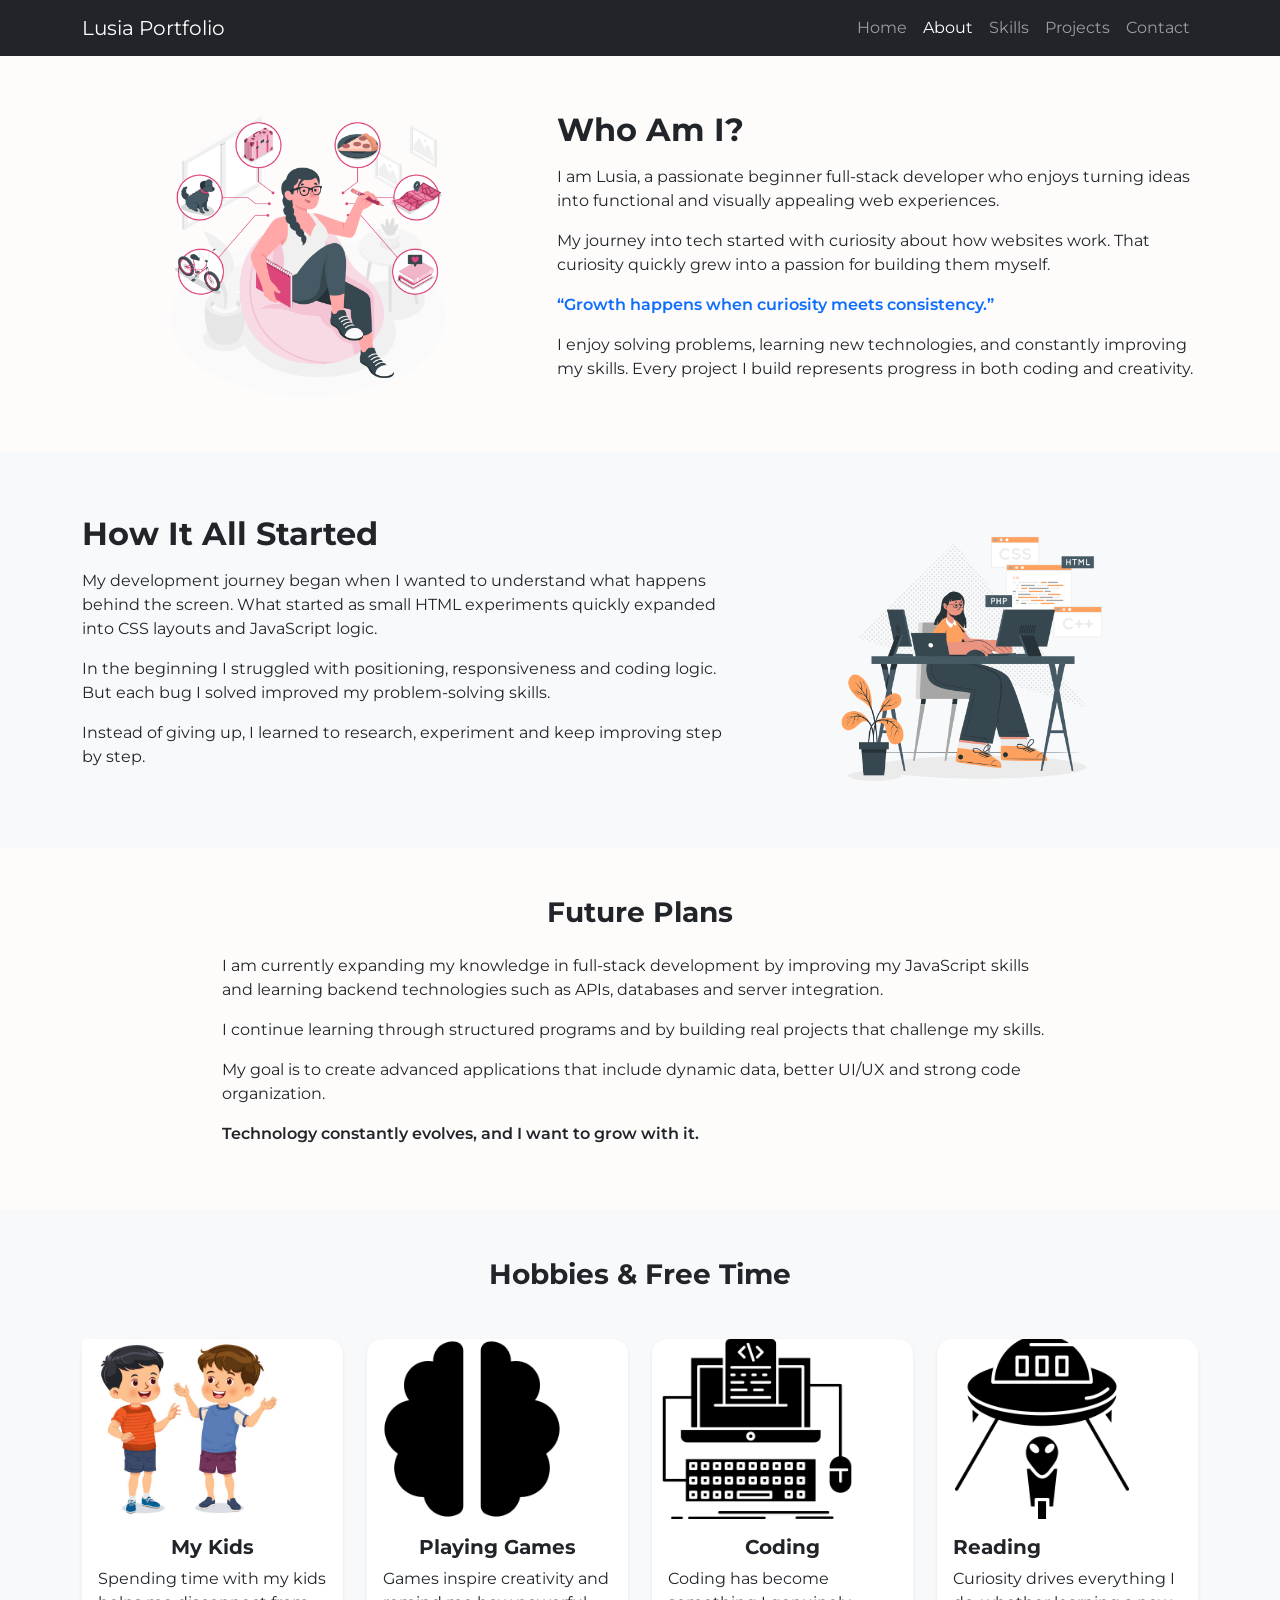
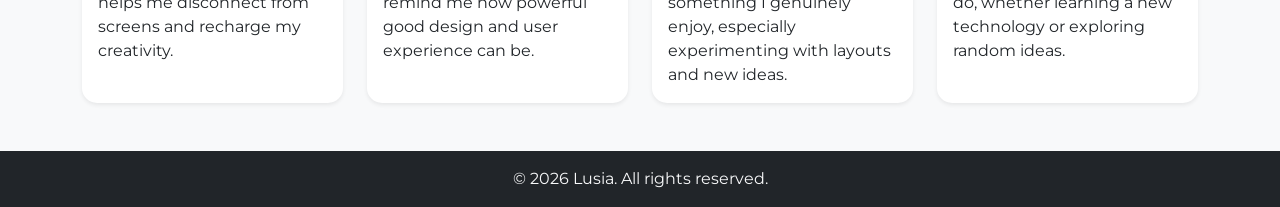
==== commit 40736456: "Modifying styling using bootstrap and css" ====
--- a/about-me.html
+++ b/about-me.html
@@ -12,27 +12,14 @@
     <!-- Bootstrap -->
     <link href="https://cdn.jsdelivr.net/npm/bootstrap@5.3.2/dist/css/bootstrap.min.css" rel="stylesheet" />
 
+    <!-- My Custom CSS LAST -->
+    <link rel="stylesheet" href="../css/style.css" />
     <!-- Google Fonts -->
     <link rel="preconnect" href="https://fonts.googleapis.com" />
     <link rel="preconnect" href="https://fonts.gstatic.com" crossorigin />
 
     <link href="https://fonts.googleapis.com/css2?family=Montserrat:wght@200;400;600&display=swap" rel="stylesheet" />
 
-    <style>
-        body {
-            font-family: "Montserrat", sans-serif;
-        }
-        
-        .about-img {
-            max-width: 300px;
-            border-radius: 15px;
-        }
-        
-        .hobby-img {
-            height: 180px;
-            object-fit: cover;
-        }
-    </style>
 </head>
 
 <body>
--- a/css/style.css
+++ b/css/style.css
@@ -0,0 +1,104 @@
+        /* BODY */
+        
+        body {
+            background-color: rgba(253, 244, 244, 0.3);
+            font-family: 'Montserrat', Arial, sans-serif;
+        }
+        /* HEADINGS */
+        
+        .large {
+            font-family: 'Oswald', sans-serif;
+            font-size: 4rem;
+            font-weight: bold;
+            letter-spacing: 4px;
+            text-transform: uppercase;
+            background: linear-gradient(135deg, rgb(250, 113, 250), rgb(255, 142, 134));
+            -webkit-background-clip: text;
+            -webkit-text-fill-color: transparent;
+        }
+        /* CARD (Enhance Bootstrap cards) */
+        
+        .card {
+            border: none;
+            border-radius: 15px;
+            transition: transform 0.3s ease;
+        }
+        
+        .card:hover {
+            transform: translateY(-10px);
+        }
+        /* NAVBAR FIX 
+        
+        .navbar {
+            background-color: #fff !important;
+        }*/
+        /* SKILLS BAR */
+        
+        .progress {
+            height: 10px;
+            border-radius: 20px;
+        }
+        
+        .progress-bar {
+            background: linear-gradient(135deg, rgb(250, 113, 250), rgb(255, 142, 134));
+            animation: load 2s ease forwards;
+        }
+        
+        @keyframes load {
+            from {
+                width: 0;
+            }
+        }
+        /* DARK MODE (optional improvement) */
+        
+        body.dark-mode {
+            background-color: #2d2d2d;
+            color: white;
+        }
+        
+        body {
+            font-family: "Montserrat", sans-serif;
+        }
+        
+        .hero {
+            padding: 80px 0;
+        }
+        
+        .quote {
+            background: #ffe4ec;
+            padding: 40px;
+            text-align: center;
+            font-style: italic;
+        }
+        
+        footer {
+            background: #212529;
+            color: white;
+            padding: 20px;
+            text-align: center;
+        }
+        
+        .profile-pic {
+            width: 250px;
+            height: 250px;
+            object-fit: cover;
+            border-radius: 50%;
+        }
+        
+        .project-section {
+            padding: 80px 0;
+        }
+        
+        .about-img {
+            max-width: 300px;
+            border-radius: 15px;
+        }
+        
+        .hobby-img {
+            height: 180px;
+            object-fit: cover;
+        }
+        
+        ul {
+            list-style: none;
+        }
